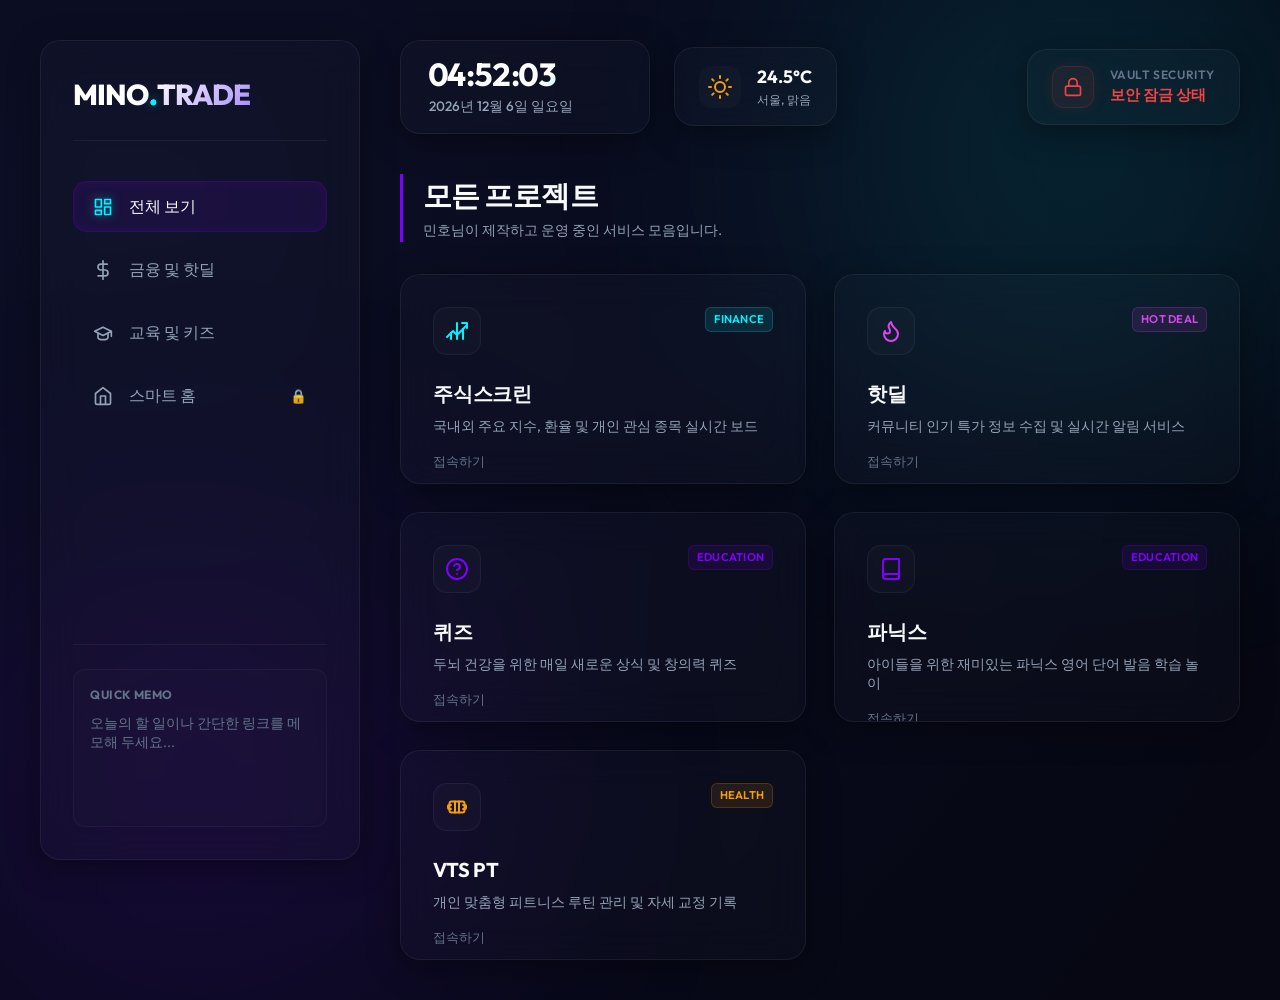
==== index.html @ 16a2c09e "feat: initial commit for mino.trade project portal" ====
<!DOCTYPE html>
<html lang="ko">
<head>
  <meta charset="UTF-8">
  <meta name="viewport" content="width=device-width, initial-scale=1.0">
  <meta name="description" content="mino.trade - 개인 프로젝트 포털 및 대시보드. 나만의 도구들을 한눈에 편리하게 관리하세요.">
  <title>mino.trade | Personal Workspace Portal</title>
  <link rel="stylesheet" href="css/shared.css">
  <link rel="stylesheet" href="css/desktop.css">
</head>
<body>

  <!-- Background neon ambient spheres -->
  <div class="ambient-glow glow-1"></div>
  <div class="ambient-glow glow-2"></div>

  <!-- Desktop Hub Layout -->
  <div class="dashboard-wrapper">
    
    <!-- Sidebar Navigation -->
    <aside class="sidebar glass-panel">
      <div class="sidebar-brand">
        <span class="brand-text">MINO<span class="brand-dot">.</span>TRADE</span>
      </div>
      
      <nav class="sidebar-nav">
        <button class="nav-item active" data-category="all">
          <svg viewBox="0 0 24 24" fill="none" stroke="currentColor" stroke-width="2" stroke-linecap="round" stroke-linejoin="round" class="nav-icon"><rect x="3" y="3" width="7" height="9"></rect><rect x="14" y="3" width="7" height="5"></rect><rect x="14" y="12" width="7" height="9"></rect><rect x="3" y="16" width="7" height="5"></rect></svg>
          전체 보기
        </button>
        <button class="nav-item" data-category="finance">
          <svg viewBox="0 0 24 24" fill="none" stroke="currentColor" stroke-width="2" stroke-linecap="round" stroke-linejoin="round" class="nav-icon"><line x1="12" y1="1" x2="12" y2="23"></line><path d="M17 5H9.5a3.5 3.5 0 0 0 0 7h5a3.5 3.5 0 0 1 0 7H6"></path></svg>
          금융 및 핫딜
        </button>
        <button class="nav-item" data-category="education">
          <svg viewBox="0 0 24 24" fill="none" stroke="currentColor" stroke-width="2" stroke-linecap="round" stroke-linejoin="round" class="nav-icon"><path d="M22 10v6M2 10l10-5 10 5-10 5z"></path><path d="M6 12v5c0 2 2 3 6 3s6-1 6-3v-5"></path></svg>
          교육 및 키즈
        </button>
        <button class="nav-item" data-category="home" id="nav-home-category">
          <svg viewBox="0 0 24 24" fill="none" stroke="currentColor" stroke-width="2" stroke-linecap="round" stroke-linejoin="round" class="nav-icon"><path d="M3 9l9-7 9 7v11a2 2 0 0 1-2 2H5a2 2 0 0 1-2-2z"></path><polyline points="9 22 9 12 15 12 15 22"></polyline></svg>
          스마트 홈 <span class="nav-lock-indicator">🔒</span>
        </button>
      </nav>

      <!-- Sidebar Footer (Quick Memo Pad) -->
      <div class="sidebar-footer">
        <div class="memo-widget">
          <div class="memo-header">
            <span>Quick Memo</span>
            <span class="memo-save-indicator" id="memo-saved">Saved</span>
          </div>
          <textarea id="quick-memo-pad" placeholder="오늘의 할 일이나 간단한 링크를 메모해 두세요..."></textarea>
        </div>
      </div>
    </aside>

    <!-- Main Workspace Content -->
    <main class="main-content">
      
      <!-- Top Hub Bar -->
      <header class="top-bar">
        <!-- Date & Time Widget -->
        <div class="time-widget glass-panel">
          <div class="time-main" id="clock-display">00:00:00</div>
          <div class="date-sub" id="date-display">2026년 5월 24일 일요일</div>
        </div>

        <!-- Custom Weather Widget -->
        <div class="weather-widget glass-panel">
          <div class="weather-icon">
            <svg class="weather-sun" viewBox="0 0 24 24" fill="none" stroke="currentColor" stroke-width="2" stroke-linecap="round" stroke-linejoin="round"><circle cx="12" cy="12" r="5"></circle><line x1="12" y1="1" x2="12" y2="3"></line><line x1="12" y1="21" x2="12" y2="23"></line><line x1="4.22" y1="4.22" x2="5.64" y2="5.64"></line><line x1="18.36" y1="18.36" x2="19.78" y2="19.78"></line><line x1="1" y1="12" x2="3" y2="12"></line><line x1="21" y1="12" x2="23" y2="12"></line><line x1="4.22" y1="19.78" x2="5.64" y2="18.36"></line><line x1="18.36" y1="5.64" x2="19.78" y2="4.22"></line></svg>
          </div>
          <div class="weather-info">
            <div class="weather-temp">24.5°C</div>
            <div class="weather-desc">서울, 맑음</div>
          </div>
        </div>

        <!-- Security Status Controller -->
        <div class="security-control glass-panel" id="vault-trigger-btn">
          <div class="lock-indicator" id="lock-badge-icon">
            <svg viewBox="0 0 24 24" fill="none" stroke="currentColor" stroke-width="2" stroke-linecap="round" stroke-linejoin="round" class="icon-svg"><rect x="3" y="11" width="18" height="11" rx="2" ry="2"></rect><path d="M7 11V7a5 5 0 0 1 10 0v4"></path></svg>
          </div>
          <div class="security-meta">
            <span class="security-status-title">Vault Security</span>
            <span class="security-status-value locked" id="vault-status-label">보안 잠금 상태</span>
          </div>
        </div>
      </header>

      <!-- Projects Grid Section -->
      <section class="workspace-section">
        <div class="section-header">
          <h1 class="section-title" id="current-category-title">모든 프로젝트</h1>
          <p class="section-subtitle">민호님이 제작하고 운영 중인 서비스 모음입니다.</p>
        </div>

        <!-- Dynamic Projects Grid -->
        <div class="projects-grid" id="desktop-grid">
          <!-- Dynamic cards injected via JavaScript for advanced DOM protection -->
        </div>
      </section>

    </main>

  </div>

  <!-- PIN Vault Frosted Overlay -->
  <div class="vault-overlay" id="pin-vault-overlay">
    <div class="vault-container glass-panel">
      <div class="vault-logo">
        <svg viewBox="0 0 24 24" id="vault-lock-svg"><rect x="3" y="11" width="18" height="11" rx="2" ry="2"></rect><path d="M7 11V7a5 5 0 0 1 10 0v4"></path></svg>
      </div>
      <h2 class="vault-title">보안 인증 금고</h2>
      <p class="vault-subtitle">개인 스마트홈 및 가족 서비스 접근을 위한 PIN 번호(4자리)를 입력하세요.</p>
      
      <!-- Dots Indicator -->
      <div class="pin-dots">
        <div class="pin-dot"></div>
        <div class="pin-dot"></div>
        <div class="pin-dot"></div>
        <div class="pin-dot"></div>
      </div>

      <!-- Keypad -->
      <div class="pin-keypad">
        <button class="keypad-btn" data-val="1">1</button>
        <button class="keypad-btn" data-val="2">2</button>
        <button class="keypad-btn" data-val="3">3</button>
        <button class="keypad-btn" data-val="4">4</button>
        <button class="keypad-btn" data-val="5">5</button>
        <button class="keypad-btn" data-val="6">6</button>
        <button class="keypad-btn" data-val="7">7</button>
        <button class="keypad-btn" data-val="8">8</button>
        <button class="keypad-btn" data-val="9">9</button>
        <button class="keypad-btn action" id="keypad-clear">Clear</button>
        <button class="keypad-btn" data-val="0">0</button>
        <button class="keypad-btn action" id="keypad-delete">Del</button>
      </div>

      <button class="glass-btn" id="vault-close-btn" style="width: 100%; justify-content: center; margin-top: 1rem;">
        취소 및 닫기
      </button>
    </div>
  </div>

  <!-- Shared Javascript dependencies -->
  <script src="js/shared.js"></script>
  <script src="js/desktop.js"></script>
</body>
</html>
---- css/shared.css ----
/* css/shared.css */
@import url('https://fonts.googleapis.com/css2?family=Outfit:wght@300;400;500;600;700;800&family=Playfair+Display:ital,wght@0,600;1,400&display=swap');

:root {
  /* Color Palette */
  --bg-base: #060713;
  --bg-gradient-1: #060713;
  --bg-gradient-2: #0d0f26;
  
  --color-text-primary: #f8fafc;
  --color-text-secondary: #94a3b8;
  --color-text-muted: #64748b;
  
  --accent-cyan: #00f2fe;
  --accent-purple: #7f00ff;
  --accent-magenta: #d946ef;
  --accent-green: #10b981;
  --accent-red: #ef4444;
  --accent-yellow: #f59e0b;

  --accent-cyan-rgb: 0, 242, 254;
  --accent-purple-rgb: 127, 0, 255;
  --accent-magenta-rgb: 217, 70, 239;
  --accent-green-rgb: 16, 185, 129;
  --accent-red-rgb: 239, 68, 68;

  /* Glassmorphism Styles */
  --glass-bg: rgba(255, 255, 255, 0.02);
  --glass-bg-hover: rgba(255, 255, 255, 0.05);
  --glass-border: rgba(255, 255, 255, 0.06);
  --glass-border-hover: rgba(255, 255, 255, 0.15);
  --glass-shadow: 0 8px 32px 0 rgba(0, 0, 0, 0.37);
  --glass-blur: blur(20px);

  /* Fonts */
  --font-sans: 'Outfit', -apple-system, BlinkMacSystemFont, "Segoe UI", Roboto, "Helvetica Neue", Arial, sans-serif;
  
  /* Transitions */
  --transition-fast: 0.2s cubic-bezier(0.4, 0, 0.2, 1);
  --transition-normal: 0.3s cubic-bezier(0.4, 0, 0.2, 1);
  --transition-slow: 0.5s cubic-bezier(0.4, 0, 0.2, 1);
  --transition-spring: 0.5s cubic-bezier(0.175, 0.885, 0.32, 1.275);
}

/* Reset and base styles */
* {
  margin: 0;
  padding: 0;
  box-sizing: border-box;
  -webkit-tap-highlight-color: transparent;
}

body {
  font-family: var(--font-sans);
  background-color: var(--bg-base);
  background-image: radial-gradient(circle at 10% 20%, rgba(12, 15, 38, 1) 0%, rgba(6, 7, 19, 1) 90.2%);
  color: var(--color-text-primary);
  min-height: 100vh;
  overflow-x: hidden;
  line-height: 1.5;
}

/* Scrollbar Styles */
::-webkit-scrollbar {
  width: 8px;
  height: 8px;
}
::-webkit-scrollbar-track {
  background: rgba(255, 255, 255, 0.01);
}
::-webkit-scrollbar-thumb {
  background: rgba(255, 255, 255, 0.1);
  border-radius: 10px;
}
::-webkit-scrollbar-thumb:hover {
  background: rgba(255, 255, 255, 0.2);
}

/* Shared Glassmorphic Utility */
.glass-panel {
  background: var(--glass-bg);
  backdrop-filter: var(--glass-blur);
  -webkit-backdrop-filter: var(--glass-blur);
  border: 1px solid var(--glass-border);
  border-radius: 20px;
  box-shadow: var(--glass-shadow);
  transition: border-color var(--transition-normal), background-color var(--transition-normal), box-shadow var(--transition-normal), transform var(--transition-spring);
}

.glass-panel:hover {
  background: var(--glass-bg-hover);
  border-color: var(--glass-border-hover);
}

/* Glass Buttons */
.glass-btn {
  background: rgba(255, 255, 255, 0.04);
  border: 1px solid rgba(255, 255, 255, 0.08);
  border-radius: 12px;
  color: var(--color-text-primary);
  font-family: var(--font-sans);
  font-weight: 500;
  font-size: 0.95rem;
  padding: 0.6rem 1.2rem;
  cursor: pointer;
  display: inline-flex;
  align-items: center;
  gap: 0.5rem;
  transition: all var(--transition-fast);
  backdrop-filter: blur(8px);
  -webkit-backdrop-filter: blur(8px);
}

.glass-btn:hover {
  background: rgba(255, 255, 255, 0.08);
  border-color: rgba(255, 255, 255, 0.2);
  transform: translateY(-2px);
}

.glass-btn:active {
  transform: translateY(0);
}

/* Lock Status Badge */
.lock-badge {
  display: inline-flex;
  align-items: center;
  gap: 0.4rem;
  padding: 0.4rem 0.8rem;
  border-radius: 20px;
  font-size: 0.75rem;
  font-weight: 600;
  text-transform: uppercase;
  letter-spacing: 0.05em;
  background: rgba(239, 68, 68, 0.1);
  border: 1px solid rgba(239, 68, 68, 0.2);
  color: var(--accent-red);
  box-shadow: 0 0 10px rgba(239, 68, 68, 0.1);
  cursor: pointer;
  transition: all var(--transition-normal);
}

.lock-badge.unlocked {
  background: rgba(16, 185, 129, 0.1);
  border: 1px solid rgba(16, 185, 129, 0.2);
  color: var(--accent-green);
  box-shadow: 0 0 10px rgba(16, 185, 129, 0.1);
}

/* Card Badge/Category tags */
.tag {
  font-size: 0.7rem;
  font-weight: 600;
  padding: 0.2rem 0.5rem;
  border-radius: 6px;
  text-transform: uppercase;
  letter-spacing: 0.02em;
}

.tag-finance { background: rgba(0, 242, 254, 0.1); border: 1px solid rgba(0, 242, 254, 0.2); color: var(--accent-cyan); }
.tag-lifestyle { background: rgba(217, 70, 239, 0.1); border: 1px solid rgba(217, 70, 239, 0.2); color: var(--accent-magenta); }
.tag-education { background: rgba(127, 0, 255, 0.1); border: 1px solid rgba(127, 0, 255, 0.2); color: var(--accent-purple); }
.tag-health { background: rgba(245, 158, 11, 0.1); border: 1px solid rgba(245, 158, 11, 0.2); color: var(--accent-yellow); }
.tag-private { background: rgba(239, 68, 68, 0.1); border: 1px solid rgba(239, 68, 68, 0.2); color: var(--accent-red); }

/* PIN Vault Screen Overlay */
.vault-overlay {
  position: fixed;
  top: 0;
  left: 0;
  width: 100%;
  height: 100%;
  z-index: 1000;
  background: rgba(3, 4, 11, 0.85);
  backdrop-filter: blur(25px);
  -webkit-backdrop-filter: blur(25px);
  display: flex;
  justify-content: center;
  align-items: center;
  opacity: 0;
  pointer-events: none;
  transition: opacity var(--transition-normal);
}

.vault-overlay.active {
  opacity: 1;
  pointer-events: auto;
}

.vault-container {
  width: 100%;
  max-width: 360px;
  padding: 2rem;
  text-align: center;
  transform: translateY(20px);
  transition: transform var(--transition-spring);
}

.vault-overlay.active .vault-container {
  transform: translateY(0);
}

.vault-logo {
  width: 64px;
  height: 64px;
  background: rgba(255, 255, 255, 0.03);
  border: 1px solid rgba(255, 255, 255, 0.08);
  border-radius: 50%;
  display: flex;
  align-items: center;
  justify-content: center;
  margin: 0 auto 1.5rem;
  color: var(--accent-purple);
  box-shadow: 0 0 20px rgba(127, 0, 255, 0.15);
}

.vault-logo svg {
  width: 28px;
  height: 28px;
  stroke: var(--accent-purple);
  fill: none;
  stroke-width: 2;
  transition: stroke var(--transition-normal);
}

.vault-overlay.error .vault-logo {
  box-shadow: 0 0 20px rgba(239, 68, 68, 0.3);
  animation: shake 0.4s ease;
}
.vault-overlay.error .vault-logo svg {
  stroke: var(--accent-red);
}

.vault-overlay.success .vault-logo {
  box-shadow: 0 0 30px rgba(16, 185, 129, 0.5);
  background: rgba(16, 185, 129, 0.1);
  animation: pulse-success 0.6s ease;
}
.vault-overlay.success .vault-logo svg {
  stroke: var(--accent-green);
}

.vault-title {
  font-size: 1.4rem;
  font-weight: 700;
  margin-bottom: 0.5rem;
  background: linear-gradient(135deg, #fff 30%, #a78bfa 100%);
  -webkit-background-clip: text;
  -webkit-text-fill-color: transparent;
}

.vault-subtitle {
  font-size: 0.85rem;
  color: var(--color-text-secondary);
  margin-bottom: 2rem;
}

/* Pin Dots Display */
.pin-dots {
  display: flex;
  justify-content: center;
  gap: 1.2rem;
  margin-bottom: 2.5rem;
}

.pin-dot {
  width: 14px;
  height: 14px;
  border-radius: 50%;
  border: 2px solid rgba(255, 255, 255, 0.2);
  transition: all var(--transition-fast);
}

.pin-dot.filled {
  background: var(--accent-purple);
  border-color: var(--accent-purple);
  box-shadow: 0 0 10px var(--accent-purple);
  transform: scale(1.15);
}

.vault-overlay.error .pin-dot.filled {
  background: var(--accent-red);
  border-color: var(--accent-red);
  box-shadow: 0 0 10px var(--accent-red);
}

.vault-overlay.success .pin-dot.filled {
  background: var(--accent-green);
  border-color: var(--accent-green);
  box-shadow: 0 0 10px var(--accent-green);
}

/* Keypad Grid */
.pin-keypad {
  display: grid;
  grid-template-columns: repeat(3, 1fr);
  gap: 1rem;
  margin-bottom: 1.5rem;
}

.keypad-btn {
  height: 64px;
  border-radius: 50%;
  border: 1px solid rgba(255, 255, 255, 0.05);
  background: rgba(255, 255, 255, 0.02);
  color: var(--color-text-primary);
  font-family: var(--font-sans);
  font-size: 1.5rem;
  font-weight: 500;
  cursor: pointer;
  display: flex;
  align-items: center;
  justify-content: center;
  transition: all var(--transition-fast);
  backdrop-filter: blur(5px);
}

.keypad-btn:hover {
  background: rgba(255, 255, 255, 0.06);
  border-color: rgba(255, 255, 255, 0.15);
}

.keypad-btn:active {
  transform: scale(0.9);
  background: rgba(255, 255, 255, 0.1);
  border-color: rgba(127, 0, 255, 0.3);
  box-shadow: 0 0 15px rgba(127, 0, 255, 0.2);
}

.keypad-btn.action {
  font-size: 0.95rem;
  font-weight: 600;
  text-transform: uppercase;
  color: var(--color-text-secondary);
  border-color: transparent;
  background: transparent;
  backdrop-filter: none;
}

.keypad-btn.action:hover {
  color: var(--color-text-primary);
  background: rgba(255, 255, 255, 0.03);
}

.keypad-btn.action:active {
  transform: scale(0.95);
}

/* Animations */
@keyframes shake {
  0%, 100% { transform: translateX(0); }
  20%, 60% { transform: translateX(-8px); }
  40%, 80% { transform: translateX(8px); }
}

@keyframes pulse-success {
  0% { transform: scale(1); }
  50% { transform: scale(1.1); }
  100% { transform: scale(1); }
}

/* Toast Notification Styles */
.toast-container {
  position: fixed;
  bottom: 2rem;
  right: 2rem;
  z-index: 1100;
  display: flex;
  flex-direction: column;
  gap: 0.75rem;
  pointer-events: none;
}

.toast {
  padding: 0.8rem 1.5rem;
  border-radius: 12px;
  background: rgba(15, 23, 42, 0.8);
  border: 1px solid rgba(255, 255, 255, 0.08);
  color: var(--color-text-primary);
  font-family: var(--font-sans);
  font-size: 0.85rem;
  font-weight: 500;
  box-shadow: var(--glass-shadow);
  backdrop-filter: blur(12px);
  display: flex;
  align-items: center;
  gap: 0.6rem;
  transform: translateY(20px);
  opacity: 0;
  transition: all var(--transition-spring);
  pointer-events: auto;
}

.toast.show {
  transform: translateY(0);
  opacity: 1;
}

.toast.success {
  border-color: rgba(16, 185, 129, 0.2);
  color: var(--accent-green);
}

.toast.error {
  border-color: rgba(239, 68, 68, 0.2);
  color: var(--accent-red);
}

/* Utility Animations */
.fade-in {
  animation: fadeIn var(--transition-normal) forwards;
}

.slide-up {
  animation: slideUp var(--transition-normal) forwards;
}

@keyframes fadeIn {
  from { opacity: 0; }
  to { opacity: 1; }
}

@keyframes slideUp {
  from { transform: translateY(20px); opacity: 0; }
  to { transform: translateY(0); opacity: 1; }
}
---- css/desktop.css ----
/* css/desktop.css */

/* Background neon ambient spheres */
.ambient-glow {
  position: fixed;
  width: 500px;
  height: 500px;
  border-radius: 50%;
  filter: blur(140px);
  opacity: 0.15;
  z-index: -1;
  pointer-events: none;
  animation: float 20s infinite alternate ease-in-out;
}

.glow-1 {
  background: var(--accent-cyan);
  top: -100px;
  right: -50px;
  animation-delay: 0s;
}

.glow-2 {
  background: var(--accent-purple);
  bottom: -150px;
  left: -50px;
  animation-delay: -5s;
}

@keyframes float {
  0% { transform: translateY(0) scale(1); }
  50% { transform: translateY(30px) scale(1.1); }
  100% { transform: translateY(0) scale(1); }
}

/* Dashboard Layout */
.dashboard-wrapper {
  display: flex;
  min-height: 100vh;
  padding: 2.5rem;
  gap: 2.5rem;
  max-width: 1700px;
  margin: 0 auto;
}

/* Sidebar */
.sidebar {
  width: 320px;
  min-width: 320px;
  display: flex;
  flex-direction: column;
  height: calc(100vh - 5rem);
  position: sticky;
  top: 2.5rem;
  padding: 2rem;
  z-index: 100;
  overflow: hidden;
}

.sidebar-brand {
  margin-bottom: 2.5rem;
  padding-bottom: 1.5rem;
  border-bottom: 1px solid rgba(255, 255, 255, 0.05);
}

.brand-text {
  font-size: 1.8rem;
  font-weight: 800;
  letter-spacing: -0.03em;
  background: linear-gradient(135deg, #ffffff 40%, #a78bfa 100%);
  -webkit-background-clip: text;
  -webkit-text-fill-color: transparent;
}

.brand-dot {
  color: var(--accent-cyan);
  -webkit-text-fill-color: var(--accent-cyan);
  display: inline-block;
  text-shadow: 0 0 10px rgba(0, 242, 254, 0.5);
}

.sidebar-nav {
  display: flex;
  flex-direction: column;
  gap: 0.75rem;
  flex-grow: 1;
}

.nav-item {
  background: transparent;
  border: 1px solid transparent;
  border-radius: 14px;
  color: var(--color-text-secondary);
  font-family: var(--font-sans);
  font-size: 1rem;
  font-weight: 500;
  padding: 0.85rem 1.2rem;
  cursor: pointer;
  display: flex;
  align-items: center;
  gap: 1rem;
  width: 100%;
  text-align: left;
  transition: all var(--transition-normal);
}

.nav-icon {
  width: 20px;
  height: 20px;
  stroke: var(--color-text-secondary);
  fill: none;
  stroke-width: 2;
  transition: stroke var(--transition-normal);
}

.nav-item:hover {
  background: rgba(255, 255, 255, 0.03);
  color: var(--color-text-primary);
  border-color: rgba(255, 255, 255, 0.05);
}

.nav-item:hover .nav-icon {
  stroke: var(--color-text-primary);
}

.nav-item.active {
  background: rgba(127, 0, 255, 0.1);
  border-color: rgba(127, 0, 255, 0.2);
  color: var(--color-text-primary);
  box-shadow: inset 0 0 12px rgba(127, 0, 255, 0.1);
}

.nav-item.active .nav-icon {
  stroke: var(--accent-cyan);
  filter: drop-shadow(0 0 5px rgba(0, 242, 254, 0.5));
}

.nav-lock-indicator {
  margin-left: auto;
  font-size: 0.85rem;
  transition: transform var(--transition-spring);
}

.nav-item.active .nav-lock-indicator {
  transform: scale(1.15);
}

/* Sidebar Footer (Quick Memo Pad) */
.sidebar-footer {
  margin-top: auto;
  padding-top: 1.5rem;
  border-top: 1px solid rgba(255, 255, 255, 0.05);
}

.memo-widget {
  background: rgba(255, 255, 255, 0.01);
  border: 1px solid rgba(255, 255, 255, 0.04);
  border-radius: 12px;
  padding: 1rem;
  transition: all var(--transition-normal);
}

.memo-widget:focus-within {
  border-color: rgba(127, 0, 255, 0.2);
  background: rgba(255, 255, 255, 0.02);
  box-shadow: 0 0 15px rgba(127, 0, 255, 0.08);
}

.memo-header {
  display: flex;
  justify-content: space-between;
  align-items: center;
  font-size: 0.75rem;
  font-weight: 700;
  text-transform: uppercase;
  color: var(--color-text-muted);
  margin-bottom: 0.6rem;
  letter-spacing: 0.05em;
}

.memo-save-indicator {
  color: var(--accent-green);
  opacity: 0;
  transition: opacity var(--transition-fast);
}

.memo-save-indicator.saving {
  color: var(--accent-cyan);
  opacity: 1;
}

.memo-save-indicator.saved {
  opacity: 1;
}

#quick-memo-pad {
  width: 100%;
  height: 90px;
  background: transparent;
  border: none;
  resize: none;
  color: var(--color-text-primary);
  font-family: var(--font-sans);
  font-size: 0.85rem;
  line-height: 1.4;
  outline: none;
}

#quick-memo-pad::placeholder {
  color: var(--color-text-muted);
}

/* Main Content Workspace */
.main-content {
  flex: 1;
  display: flex;
  flex-direction: column;
  gap: 2.5rem;
}

/* Top bar widgets */
.top-bar {
  display: flex;
  align-items: center;
  gap: 1.5rem;
}

.time-widget {
  padding: 1rem 1.75rem;
  display: flex;
  flex-direction: column;
  justify-content: center;
  min-width: 250px;
}

.time-main {
  font-size: 2rem;
  font-weight: 700;
  letter-spacing: -0.02em;
  font-variant-numeric: tabular-nums;
  line-height: 1.1;
  background: linear-gradient(135deg, #ffffff 60%, var(--accent-cyan) 100%);
  -webkit-background-clip: text;
  -webkit-text-fill-color: transparent;
}

.date-sub {
  font-size: 0.85rem;
  color: var(--color-text-secondary);
  font-weight: 500;
  margin-top: 0.25rem;
}

.weather-widget {
  padding: 1rem 1.5rem;
  display: flex;
  align-items: center;
  gap: 1rem;
}

.weather-icon {
  width: 42px;
  height: 42px;
  background: rgba(255, 255, 255, 0.02);
  border-radius: 12px;
  display: flex;
  align-items: center;
  justify-content: center;
  color: var(--accent-yellow);
}

.weather-sun {
  width: 24px;
  height: 24px;
  animation: spin 30s linear infinite;
}

.weather-info {
  display: flex;
  flex-direction: column;
}

.weather-temp {
  font-size: 1.1rem;
  font-weight: 700;
}

.weather-desc {
  font-size: 0.78rem;
  color: var(--color-text-secondary);
}

@keyframes spin {
  from { transform: rotate(0deg); }
  to { transform: rotate(360deg); }
}

.security-control {
  padding: 1rem 1.5rem;
  display: flex;
  align-items: center;
  gap: 1rem;
  margin-left: auto;
  cursor: pointer;
  transition: all var(--transition-normal);
}

.security-control:hover {
  border-color: rgba(255, 255, 255, 0.12);
  transform: translateY(-2px);
}

.lock-indicator {
  width: 42px;
  height: 42px;
  border-radius: 12px;
  display: flex;
  align-items: center;
  justify-content: center;
  background: rgba(239, 68, 68, 0.08);
  border: 1px solid rgba(239, 68, 68, 0.15);
  color: var(--accent-red);
  box-shadow: 0 0 15px rgba(239, 68, 68, 0.1);
  transition: all var(--transition-normal);
}

.security-control.unlocked .lock-indicator {
  background: rgba(16, 185, 129, 0.08);
  border: 1px solid rgba(16, 185, 129, 0.15);
  color: var(--accent-green);
  box-shadow: 0 0 15px rgba(16, 185, 129, 0.1);
}

.lock-indicator svg {
  width: 20px;
  height: 20px;
}

.security-meta {
  display: flex;
  flex-direction: column;
}

.security-status-title {
  font-size: 0.75rem;
  font-weight: 600;
  text-transform: uppercase;
  color: var(--color-text-muted);
  letter-spacing: 0.05em;
}

.security-status-value {
  font-size: 0.95rem;
  font-weight: 700;
  transition: color var(--transition-normal);
}

.security-status-value.locked {
  color: var(--accent-red);
}

.security-status-value.unlocked {
  color: var(--accent-green);
}

/* Workspace Section headers */
.workspace-section {
  display: flex;
  flex-direction: column;
  gap: 1.5rem;
  min-height: 400px;
}

.section-header {
  border-left: 3px solid var(--accent-purple);
  padding-left: 1.25rem;
  margin-bottom: 0.5rem;
}

.section-title {
  font-size: 1.8rem;
  font-weight: 800;
  letter-spacing: -0.02em;
}

.section-subtitle {
  font-size: 0.9rem;
  color: var(--color-text-secondary);
  margin-top: 0.2rem;
}

/* Projects grid */
.projects-grid {
  display: grid;
  grid-template-columns: repeat(auto-fill, minmax(320px, 1fr));
  gap: 1.75rem;
}

/* Glassmorphic Project Card */
.project-card {
  position: relative;
  display: flex;
  flex-direction: column;
  padding: 2rem;
  height: 210px;
  cursor: pointer;
  text-decoration: none;
  overflow: hidden;
  animation: cardEntrance 0.6s cubic-bezier(0.16, 1, 0.3, 1) both;
}

@keyframes cardEntrance {
  from { opacity: 0; transform: translateY(30px) scale(0.95); }
  to { opacity: 1; transform: translateY(0) scale(1); }
}

.project-card::before {
  content: '';
  position: absolute;
  top: 0;
  left: 0;
  width: 100%;
  height: 100%;
  background: radial-gradient(800px circle at var(--mouse-x, 0) var(--mouse-y, 0), rgba(255, 255, 255, 0.05), transparent 40%);
  z-index: 1;
  pointer-events: none;
  opacity: 0;
  transition: opacity var(--transition-normal);
}

.project-card:hover::before {
  opacity: 1;
}

.project-card:hover {
  transform: translateY(-6px) scale(1.01);
  box-shadow: 0 15px 35px rgba(0, 0, 0, 0.4), 0 0 15px rgba(var(--accent-rgb, 255, 255, 255), 0.15);
  border-color: rgba(var(--accent-rgb, 255, 255, 255), 0.3);
}

.card-top {
  display: flex;
  justify-content: space-between;
  align-items: flex-start;
  margin-bottom: 1.5rem;
  z-index: 2;
}

.card-icon {
  width: 48px;
  height: 48px;
  border-radius: 14px;
  display: flex;
  align-items: center;
  justify-content: center;
  background: rgba(255, 255, 255, 0.02);
  border: 1px solid rgba(255, 255, 255, 0.05);
  color: var(--accent-color, var(--color-text-secondary));
  transition: all var(--transition-normal);
  box-shadow: inset 0 0 10px rgba(255, 255, 255, 0.02);
}

.project-card:hover .card-icon {
  color: #fff;
  background: var(--accent-color);
  box-shadow: 0 0 20px var(--accent-color);
  border-color: transparent;
}

.card-icon svg {
  width: 24px;
  height: 24px;
  transition: transform var(--transition-spring);
}

.project-card:hover .card-icon svg {
  transform: scale(1.1);
}

.card-body {
  flex-grow: 1;
  display: flex;
  flex-direction: column;
  gap: 0.5rem;
  z-index: 2;
}

.card-title {
  font-size: 1.25rem;
  font-weight: 700;
  color: var(--color-text-primary);
  letter-spacing: -0.01em;
}

.card-desc {
  font-size: 0.85rem;
  color: var(--color-text-secondary);
  line-height: 1.4;
  overflow: hidden;
  display: -webkit-box;
  -webkit-line-clamp: 2;
  -webkit-box-orient: vertical;
}

.card-bottom {
  display: flex;
  align-items: center;
  justify-content: space-between;
  margin-top: 1rem;
  font-size: 0.8rem;
  color: var(--color-text-muted);
  font-weight: 500;
  z-index: 2;
}

.card-arrow {
  opacity: 0;
  transform: translateX(-10px);
  transition: all var(--transition-normal);
  color: var(--accent-color);
}

.project-card:hover .card-arrow {
  opacity: 1;
  transform: translateX(0);
}

/* Special private card animation entrance */
.project-card.private-item {
  animation: privateCardEntrance 0.7s cubic-bezier(0.34, 1.56, 0.64, 1) both;
}

@keyframes privateCardEntrance {
  0% { opacity: 0; transform: translateY(40px) scale(0.9) rotate(-1deg); filter: blur(5px); }
  100% { opacity: 1; transform: translateY(0) scale(1) rotate(0); filter: blur(0); }
}

/* Responsiveness adjustments for Desktop */
@media (max-width: 1200px) {
  .dashboard-wrapper {
    padding: 1.5rem;
    gap: 1.5rem;
  }
  .sidebar {
    width: 260px;
    min-width: 260px;
    padding: 1.5rem 1rem;
  }
  .time-widget {
    min-width: 200px;
  }
}
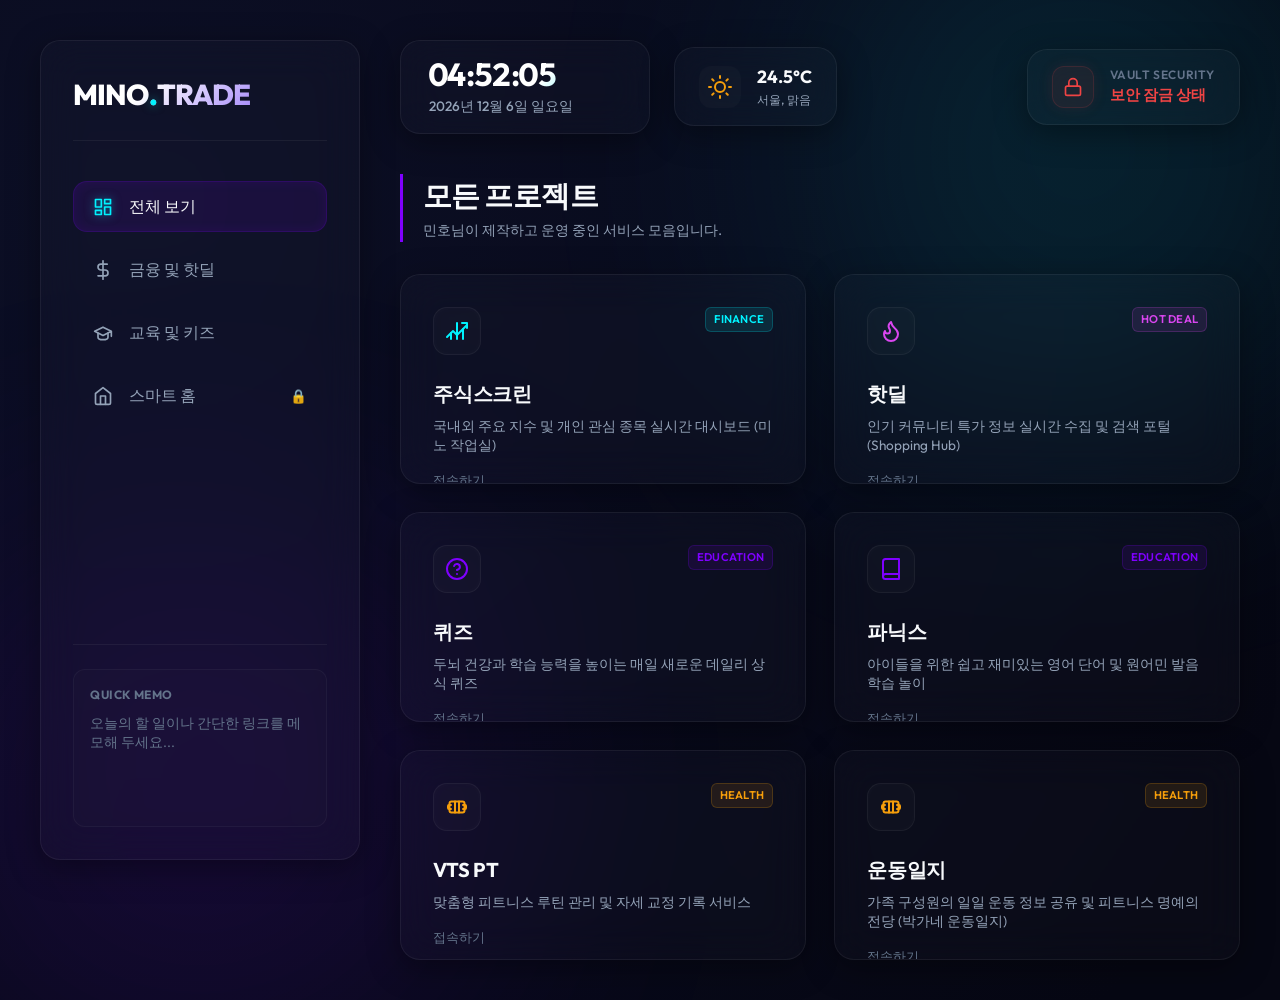
==== commit a580208f: "feat: implement dynamic selector popup overlay for multi-path project cards (VTS PT)" ====
--- a/index.html
+++ b/index.html
@@ -144,6 +144,22 @@
     </div>
   </div>
 
+  <!-- Sub-link Selector Modal -->
+  <div class="vault-overlay" id="sublink-modal">
+    <div class="vault-container glass-panel" style="max-width: 450px;">
+      <h2 class="vault-title" id="sublink-modal-title">이동 경로 선택</h2>
+      <p class="vault-subtitle" id="sublink-modal-subtitle">접속할 채널 또는 대시보드를 선택해 주세요.</p>
+      
+      <div class="sublinks-list" id="sublinks-container" style="display:flex; flex-direction:column; gap:1rem; margin:1.5rem 0;">
+        <!-- Injected dynamically via JS -->
+      </div>
+      
+      <button class="glass-btn" id="sublink-close-btn" style="width: 100%; justify-content: center;">
+        닫기
+      </button>
+    </div>
+  </div>
+
   <!-- Shared Javascript dependencies -->
   <script src="js/shared.js"></script>
   <script src="js/desktop.js"></script>
--- a/css/shared.css
+++ b/css/shared.css
@@ -406,6 +406,50 @@
   color: var(--accent-red);
 }
 
+/* Sublink list styles inside selection modals */
+.sublink-item {
+  display: flex;
+  align-items: center;
+  gap: 1.25rem;
+  padding: 1.2rem 1.5rem !important;
+  text-decoration: none;
+  text-align: left;
+  border-radius: 16px !important;
+  transition: all var(--transition-fast) !important;
+}
+
+.sublink-item:hover, .sublink-item:active {
+  transform: translateY(-2px) scale(1.01);
+  border-color: rgba(var(--accent-rgb, 255, 255, 255), 0.3) !important;
+  background: rgba(255, 255, 255, 0.05) !important;
+  box-shadow: 0 5px 15px rgba(0, 0, 0, 0.2) !important;
+}
+
+.sublink-icon-box {
+  width: 40px;
+  height: 40px;
+  border-radius: 10px;
+  display: flex;
+  align-items: center;
+  justify-content: center;
+  background: rgba(255, 255, 255, 0.03);
+  border: 1px solid rgba(255, 255, 255, 0.08);
+  color: var(--accent-color, var(--color-text-secondary));
+  flex-shrink: 0;
+  transition: all var(--transition-fast);
+}
+
+.sublink-item:hover .sublink-icon-box {
+  background: var(--accent-color);
+  color: #fff;
+  box-shadow: 0 0 10px var(--accent-color);
+  border-color: transparent;
+}
+
+.sublink-item:hover .sublink-icon-box svg {
+  transform: scale(1.1);
+}
+
 /* Utility Animations */
 .fade-in {
   animation: fadeIn var(--transition-normal) forwards;
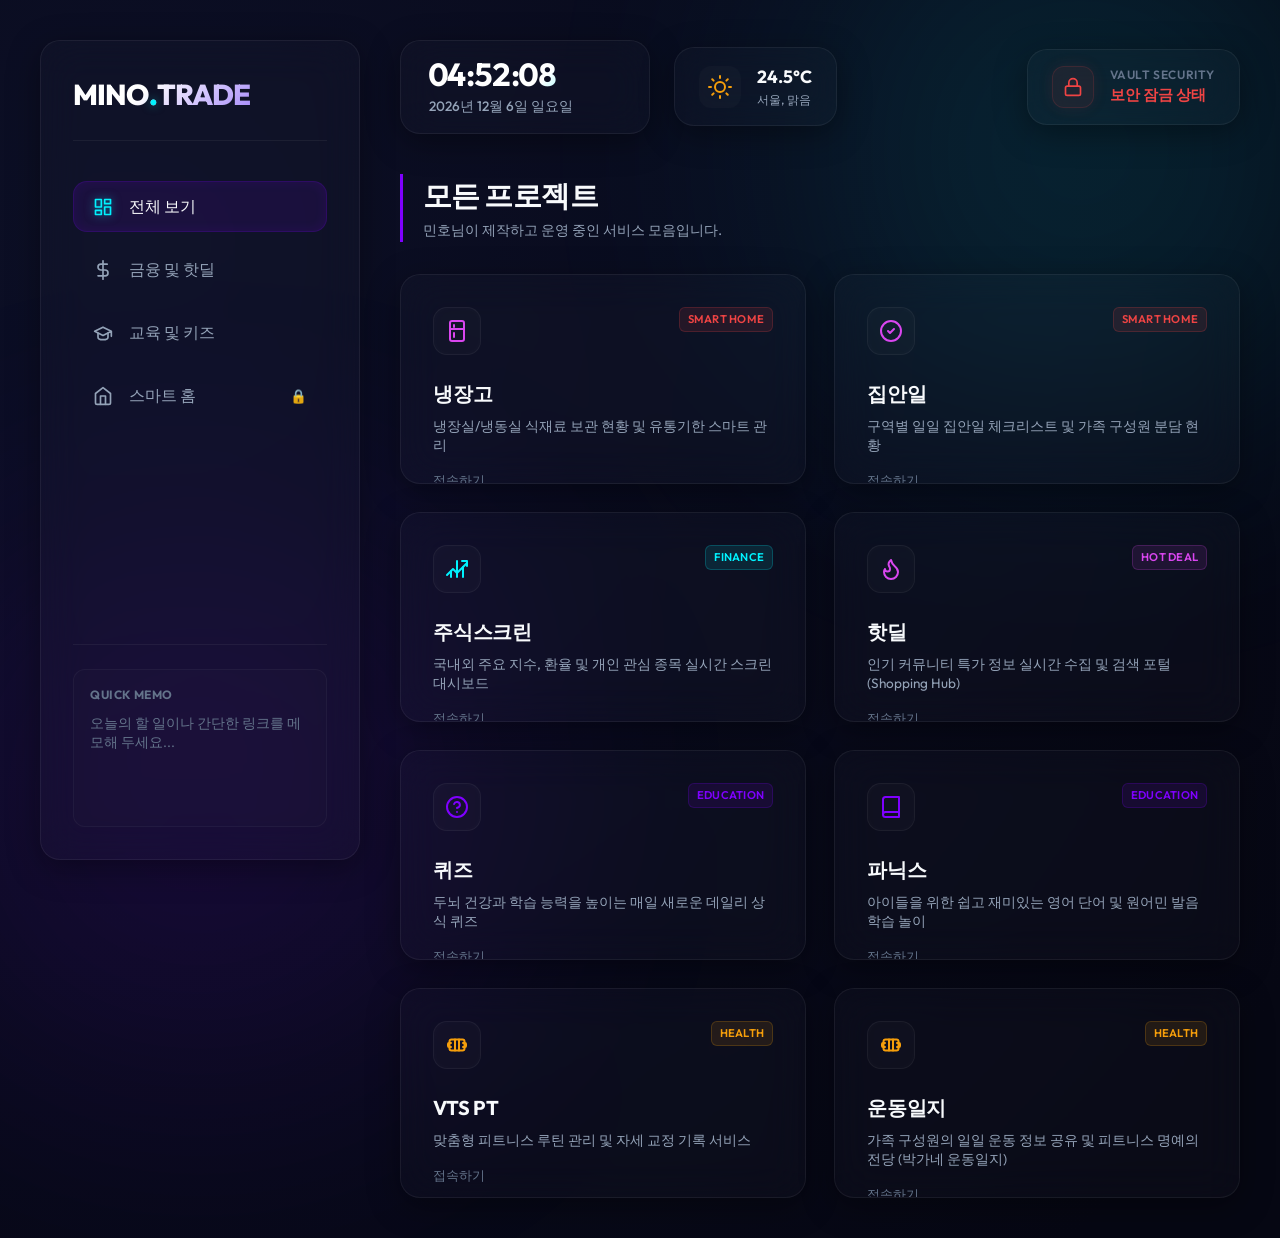
==== commit 734d2c3b: "feat: add auto-redirect script for mobile subdomains and screen sizes" ====
--- a/index.html
+++ b/index.html
@@ -3,6 +3,14 @@
 <head>
   <meta charset="UTF-8">
   <meta name="viewport" content="width=device-width, initial-scale=1.0">
+  <script>
+    // Mobile Subdomain & Responsive Mobile Device Auto-Redirect
+    if (window.location.hostname.startsWith('m.') || window.innerWidth < 768) {
+      if (!window.location.pathname.startsWith('/m/')) {
+        window.location.replace('/m/');
+      }
+    }
+  </script>
   <meta name="description" content="mino.trade - 개인 프로젝트 포털 및 대시보드. 나만의 도구들을 한눈에 편리하게 관리하세요.">
   <title>mino.trade | Personal Workspace Portal</title>
   <link rel="stylesheet" href="css/shared.css">
